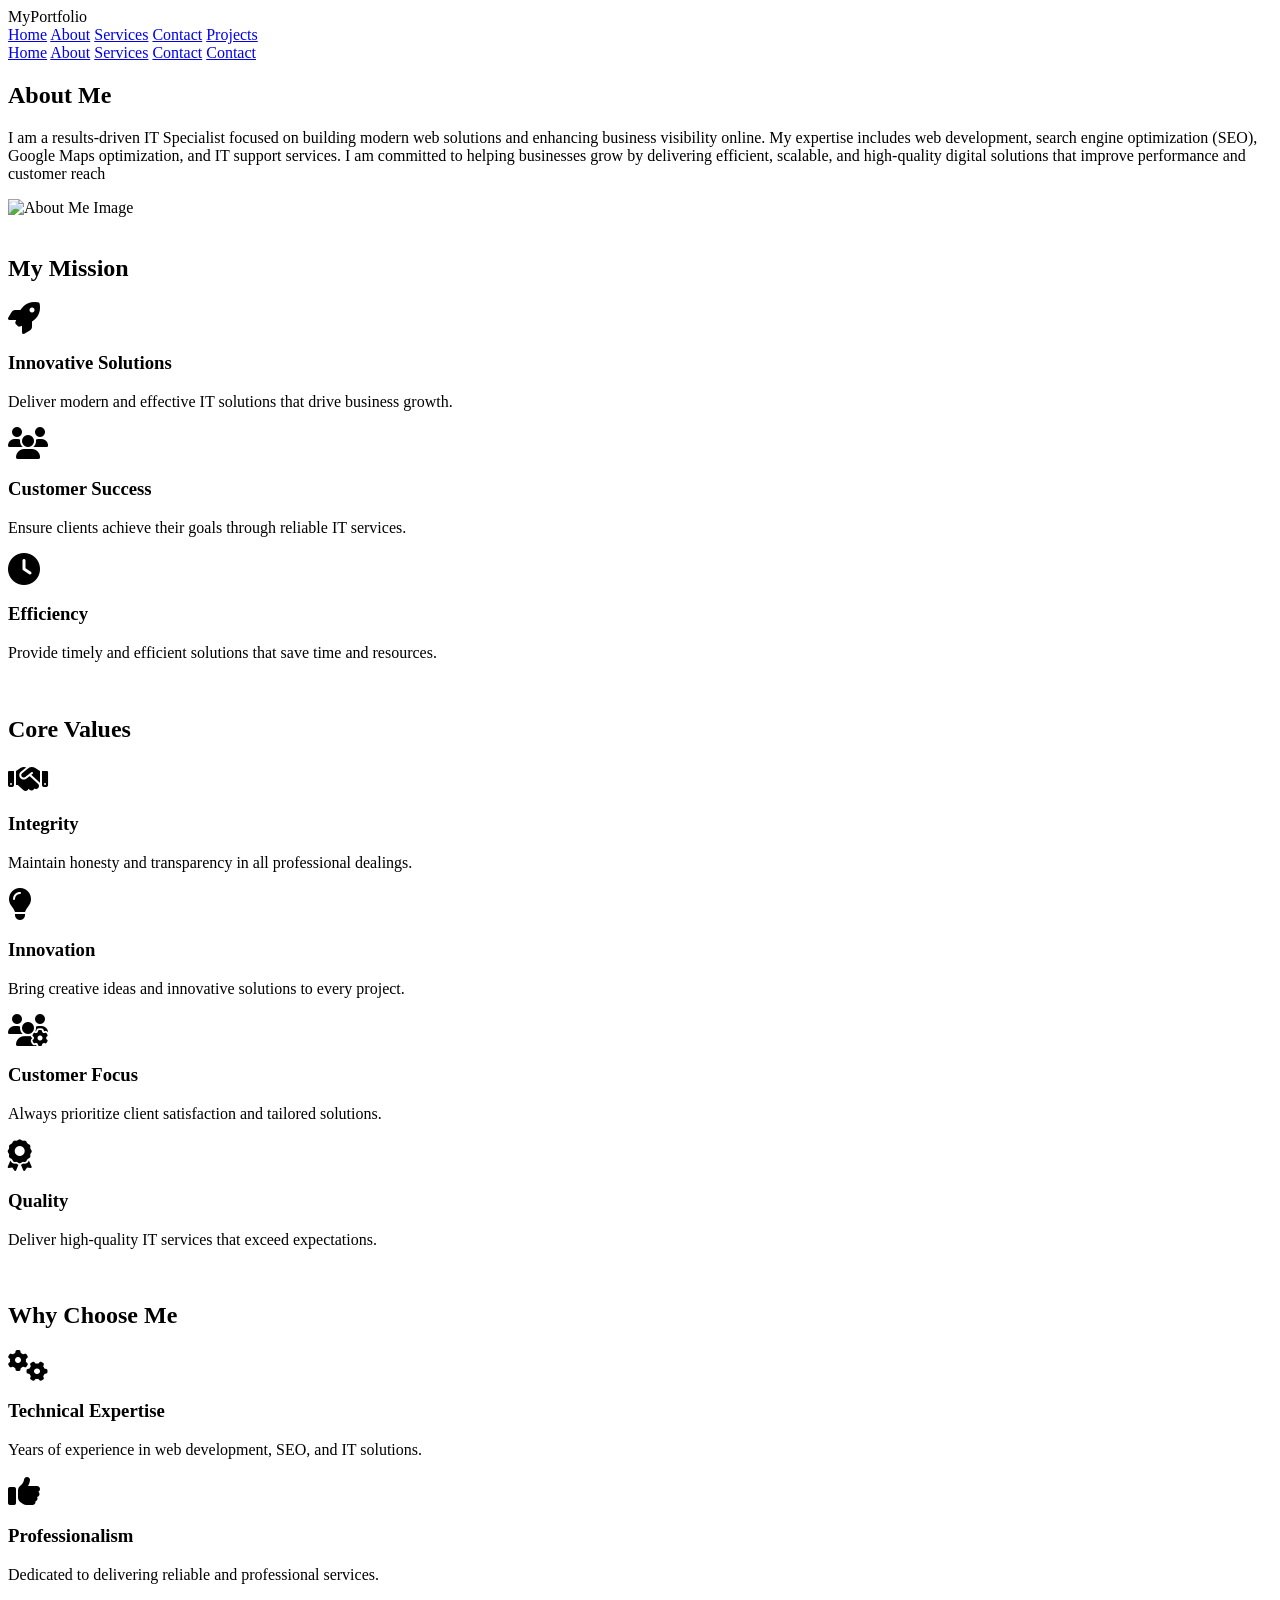
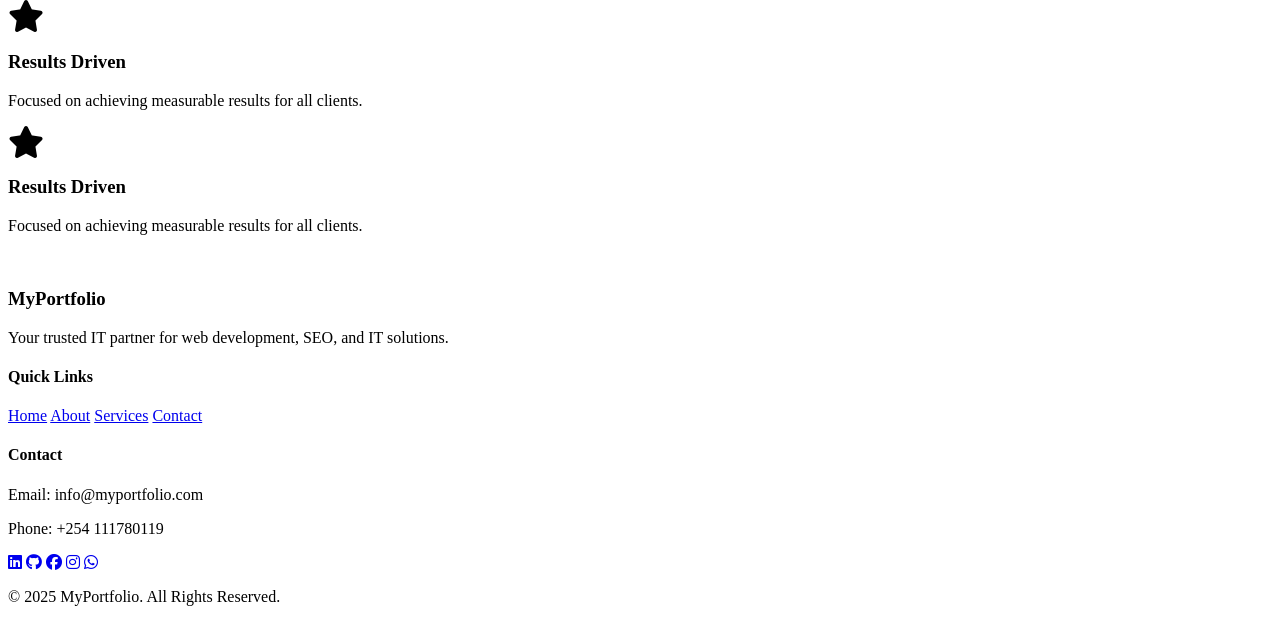
==== about.html @ 6028aa3a "Add about.html for IT portfolio page" ====
<!DOCTYPE html>
<html lang="en">
<head>
    <meta charset="UTF-8">
    <meta name="viewport" content="width=device-width, initial-scale=1.0">
    <title>About Me - IT Portfolio</title>
    <link rel="stylesheet" href="/css/about.css">
    <link rel="stylesheet" href="https://cdnjs.cloudflare.com/ajax/libs/font-awesome/6.5.0/css/all.min.css">
</head>
<body>

<!-- HEADER -->
<header class="header">
    <div class="container header-content">
        <div class="logo">MyPortfolio</div>
        <nav class="nav desktop-nav">
            <a href="/update.html">Home</a>
            <a href="about.html">About</a>
            <a href="service.html">Services</a>
            <a href="contact.html">Contact</a>
            <a href="project.html">Projects</a>
        </nav>
        <div class="hamburger" id="hamburger">
            <span></span>
            <span></span>
            <span></span>
        </div>
    </div>
    <div class="mobile-menu" id="mobileMenu">
        <a href="index.html">Home</a>
        <a href="about.html">About</a>
        <a href="services.html">Services</a>
        <a href="contact.html">Contact</a>
        <a href="project.html">Contact</a>
    </div>
</header>

<script>
    const hamburger = document.getElementById("hamburger");
    const mobileMenu = document.getElementById("mobileMenu");
    hamburger.addEventListener("click", () => {
        mobileMenu.classList.toggle("show-menu");
        hamburger.classList.toggle("open");
    });
</script>

<!-- HERO -->
<section class="hero about-hero">
    <div class="container hero-inner">
        <div class="hero-text">
            <h1>About <span>Me</span></h1>
            <p>I am a results-driven IT Specialist focused on building modern web solutions
                 and enhancing business visibility online. My expertise includes
                  web development, search engine optimization (SEO), Google Maps optimization, and 
                  IT support services. I am committed to helping businesses grow by delivering efficient, scalable, and 
                  high-quality digital solutions that improve performance and customer reach</p>
        </div>
        <div class="hero-image animated-image">
            <img src="../images/bg1.jpg" alt="About Me Image" width="300" height="300">
        </div>
    </div>
</section><br>

<!-- MISSION SECTION -->
<section class="section mission">
    <div class="container">
        <h2 class="section-title">My Mission</h2>
        <div class="grid">
            <div class="card">
                <i class="fas fa-rocket fa-2x"></i>
                <h3>Innovative Solutions</h3>
                <p>Deliver modern and effective IT solutions that drive business growth.</p>
            </div>
            <div class="card">
                <i class="fas fa-users fa-2x"></i>
                <h3>Customer Success</h3>
                <p>Ensure clients achieve their goals through reliable IT services.</p>
            </div>
            <div class="card">
                <i class="fas fa-clock fa-2x"></i>
                <h3>Efficiency</h3>
                <p>Provide timely and efficient solutions that save time and resources.</p>
            </div>
        </div>
    </div>
</section><br>

<!-- CORE VALUES SECTION -->
<section class="section values">
    <div class="container">
        <h2 class="section-title">Core Values</h2>
        <div class="grid">
            <div class="card">
                <i class="fas fa-handshake fa-2x"></i>
                <h3>Integrity</h3>
                <p>Maintain honesty and transparency in all professional dealings.</p>
            </div>
            <div class="card">
                <i class="fas fa-lightbulb fa-2x"></i>
                <h3>Innovation</h3>
                <p>Bring creative ideas and innovative solutions to every project.</p>
            </div>
            <div class="card">
                <i class="fas fa-users-cog fa-2x"></i>
                <h3>Customer Focus</h3>
                <p>Always prioritize client satisfaction and tailored solutions.</p>
            </div>
            <div class="card">
                <i class="fas fa-award fa-2x"></i>
                <h3>Quality</h3>
                <p>Deliver high-quality IT services that exceed expectations.</p>
            </div>
        </div>
    </div>
</section><br>

<!-- WHY CHOOSE ME -->
<section class="section why-choose">
    <div class="container">
        <h2 class="section-title">Why Choose Me</h2>
        <div class="grid">
            <div class="card">
                <i class="fas fa-cogs fa-2x"></i>
                <h3>Technical Expertise</h3>
                <p>Years of experience in web development, SEO, and IT solutions.</p>
            </div>
            <div class="card">
                <i class="fas fa-thumbs-up fa-2x"></i>
                <h3>Professionalism</h3>
                <p>Dedicated to delivering reliable and professional services.</p>
            </div>
            <div class="card">
                <i class="fas fa-star fa-2x"></i>
                <h3>Results Driven</h3>
                <p>Focused on achieving measurable results for all clients.</p>
            </div>

               <div class="card">
                <i class="fas fa-star fa-2x"></i>
                <h3>Results Driven</h3>
                <p>Focused on achieving measurable results for all clients.</p>
            </div>
        </div>
    </div>
</section><br>

<!-- FOOTER -->
<footer class="footer">
    <div class="container footer-container">
        <div class="footer-about">
            <h3>MyPortfolio</h3>
            <p>Your trusted IT partner for web development, SEO, and IT solutions.</p>
        </div>

        <div class="footer-links">
            <h4>Quick Links</h4>
            <a href="index.html">Home</a>
            <a href="about.html">About</a>
            <a href="services.html">Services</a>
            <a href="contact.html">Contact</a>
        </div>

        <div class="footer-contact">
            <h4>Contact</h4>
            <p>Email: info@myportfolio.com</p>
            <p>Phone: +254 111780119</p>
            <div class="footer-social">
                <a href="#" target="_blank"><i class="fab fa-linkedin"></i></a>
                <a href="#" target="_blank"><i class="fab fa-github"></i></a>
                <a href="#" target="_blank"><i class="fab fa-facebook"></i></a>
                <a href="#" target="_blank"><i class="fab fa-instagram"></i></a>
                <a href="#" target="_blank"><i class="fab fa-whatsapp"></i></a>
            </div>
        </div>
    </div>
    <div class="footer-bottom">
        <p>&copy; 2025 MyPortfolio. All Rights Reserved.</p>
    </div>
</footer>

</body>
</html>
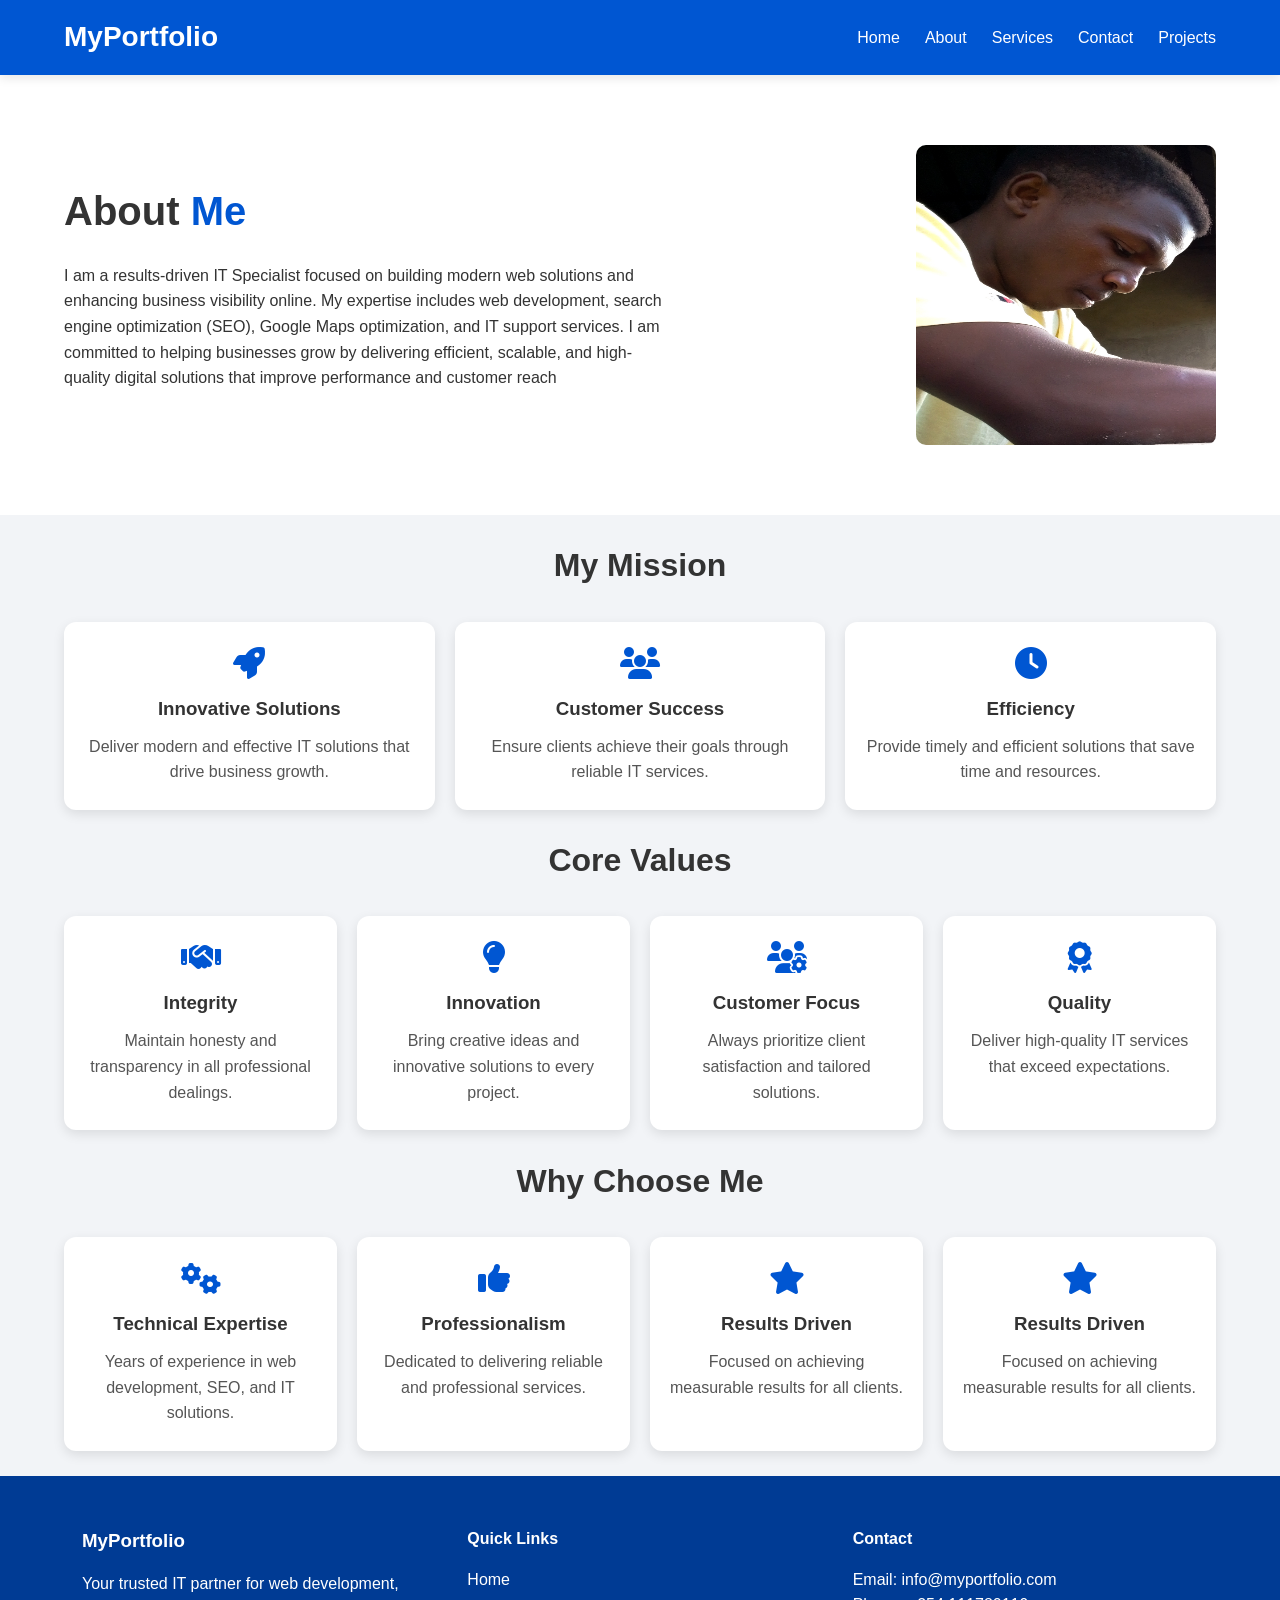
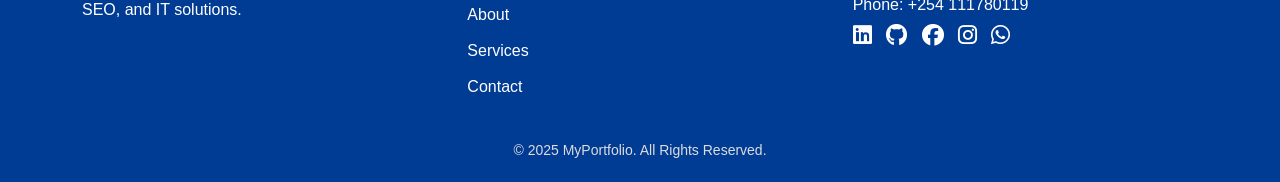
==== commit b4c1e071: "Fix links and image paths in about.html" ====
--- a/about.html
+++ b/about.html
@@ -4,7 +4,7 @@
     <meta charset="UTF-8">
     <meta name="viewport" content="width=device-width, initial-scale=1.0">
     <title>About Me - IT Portfolio</title>
-    <link rel="stylesheet" href="/css/about.css">
+    <link rel="stylesheet" href="about.css">
     <link rel="stylesheet" href="https://cdnjs.cloudflare.com/ajax/libs/font-awesome/6.5.0/css/all.min.css">
 </head>
 <body>
@@ -14,7 +14,7 @@
     <div class="container header-content">
         <div class="logo">MyPortfolio</div>
         <nav class="nav desktop-nav">
-            <a href="/update.html">Home</a>
+            <a href="index.html">Home</a>
             <a href="about.html">About</a>
             <a href="service.html">Services</a>
             <a href="contact.html">Contact</a>
@@ -56,7 +56,7 @@
                   high-quality digital solutions that improve performance and customer reach</p>
         </div>
         <div class="hero-image animated-image">
-            <img src="../images/bg1.jpg" alt="About Me Image" width="300" height="300">
+            <img src="images/bg1.jpg" alt="About Me Image" width="300" height="300">
         </div>
     </div>
 </section><br>
--- a/about.css
+++ b/about.css
@@ -0,0 +1,276 @@
+/* GLOBAL */
+* {
+    margin: 0;
+    padding: 0;
+    box-sizing: border-box;
+}
+
+body {
+    font-family: Arial, sans-serif;
+    background: #f2f4f7;
+    color: #333;
+    line-height: 1.6;
+}
+
+img {
+    max-width: 100%;
+    display: block;
+    border-radius: 10px;
+}
+
+.container {
+    width: 90%;
+    max-width: 1200px;
+    margin: auto;
+}
+
+/* HEADER */
+.header {
+    background: #0056D2;
+    padding: 15px 0;
+    box-shadow: 0 3px 10px rgba(0,0,0,0.1);
+    position: relative;
+    z-index: 10;
+}
+
+.header-content {
+    display: flex;
+    justify-content: space-between;
+    align-items: center;
+}
+
+.logo {
+    font-size: 28px;
+    font-weight: bold;
+    color: #fff;
+}
+
+/* DESKTOP NAV */
+.desktop-nav {
+    display: flex;
+    gap: 25px;
+}
+
+.nav a {
+    color: #fff;
+    text-decoration: none;
+    font-size: 16px;
+}
+
+.nav a:hover {
+    text-decoration: none;
+    color: #f0a500;
+}
+
+/* HAMBURGER */
+.hamburger {
+    display: none;
+    flex-direction: column;
+    width: 30px;
+    cursor: pointer;
+    gap: 5px;
+}
+
+.hamburger span {
+    height: 4px;
+    background: white;
+    width: 100%;
+    border-radius: 5px;
+    transition: 0.3s;
+}
+
+/* MOBILE MENU */
+.mobile-menu {
+    display: none;
+    flex-direction: column;
+    background: #0056D2;
+    padding: 20px;
+    position: absolute;
+    top: 60px;
+    width: 100%;
+    left: 0;
+    z-index: 9;
+}
+
+.mobile-menu a {
+    color: white;
+    padding: 12px 0;
+    font-size: 18px;
+    text-decoration: none;
+    border-bottom: 1px solid rgba(255,255,255,0.2);
+}
+
+.mobile-menu a:last-child {
+    border-bottom: none;
+}
+
+.show-menu {
+    display: flex;
+}
+
+.hamburger.open span:nth-child(1) {
+    transform: rotate(45deg) translateY(8px);
+}
+
+.hamburger.open span:nth-child(2) {
+    opacity: 0;
+}
+
+.hamburger.open span:nth-child(3) {
+    transform: rotate(-45deg) translateY(-8px);
+}
+
+/* HERO */
+.hero {
+    padding: 70px 0;
+    background: #ffffff;
+}
+
+.hero-inner {
+    display: flex;
+    flex-wrap: wrap;
+    align-items: center;
+    gap: 40px;
+}
+
+.hero-text {
+    flex: 1;
+    min-width: 280px;
+}
+
+.hero-text h1 {
+    font-size: 40px;
+}
+
+.hero-text span {
+    color: #0056D2;
+}
+
+.hero-text p {
+    margin: 20px 0;
+    max-width: 600px;
+}
+
+.animated-image img {
+    animation: floatImage 4s infinite ease-in-out;
+}
+
+@keyframes floatImage {
+    0% { transform: translateY(0px); }
+    50% { transform: translateY(-12px); }
+    100% { transform: translateY(0px); }
+}
+
+/* SECTIONS */
+.section-title {
+    text-align: center;
+    font-size: 32px;
+    margin-bottom: 30px;
+}
+
+/* GRID */
+.grid {
+    display: grid;
+    gap: 20px;
+    grid-template-columns: repeat(auto-fit, minmax(250px, 1fr));
+}
+
+/* CARDS */
+.card {
+    background: white;
+    padding: 25px 20px;
+    border-radius: 12px;
+    text-align: center;
+    box-shadow: 0 4px 12px rgba(0,0,0,0.1);
+    transition: transform 0.3s, box-shadow 0.3s;
+}
+
+.card i {
+    color: #0056D2;
+    margin-bottom: 15px;
+}
+
+.card h3 {
+    margin-bottom: 10px;
+}
+
+.card p {
+    color: #555;
+}
+
+.card:hover {
+    transform: translateY(-8px);
+    box-shadow: 0 8px 20px rgba(0,0,0,0.15);
+}
+
+/* FOOTER */
+.footer {
+    background: #003B94;
+    color: #fff;
+    padding: 50px 20px 20px 20px;
+    
+}
+
+.footer-container {
+    display: flex;
+    flex-wrap: wrap;
+    gap: 40px;
+    justify-content: space-between;
+}
+
+.footer-about, .footer-links, .footer-contact {
+    flex: 1;
+    min-width: 220px;
+}
+
+.footer h3, .footer h4 {
+    margin-bottom: 15px;
+}
+
+.footer-links a {
+    display: block;
+    color: #fff;
+    text-decoration: none;
+    margin-bottom: 10px;
+    
+}
+
+.footer-links a:hover {
+    text-decoration: none;
+    color: #f0a500;
+}
+
+.footer-social a {
+    font-size: 22px;
+    color: #fff;
+    margin-right: 10px;
+    transition: 0.3s;
+}
+
+.footer-social a:hover {
+    color: #f0a500;
+}
+
+.footer-bottom {
+    text-align: center;
+    margin-top: 30px;
+    font-size: 14px;
+    color: #ddd;
+}
+
+/* RESPONSIVE */
+@media (max-width: 768px) {
+    .hero-inner {
+        flex-direction: column;
+        text-align: center;
+    }
+
+    .desktop-nav { display: none; }
+    .hamburger { display: flex; }
+
+    .footer-container {
+        flex-direction: column;
+        text-align: center;
+        gap: 20px;
+    }
+}
